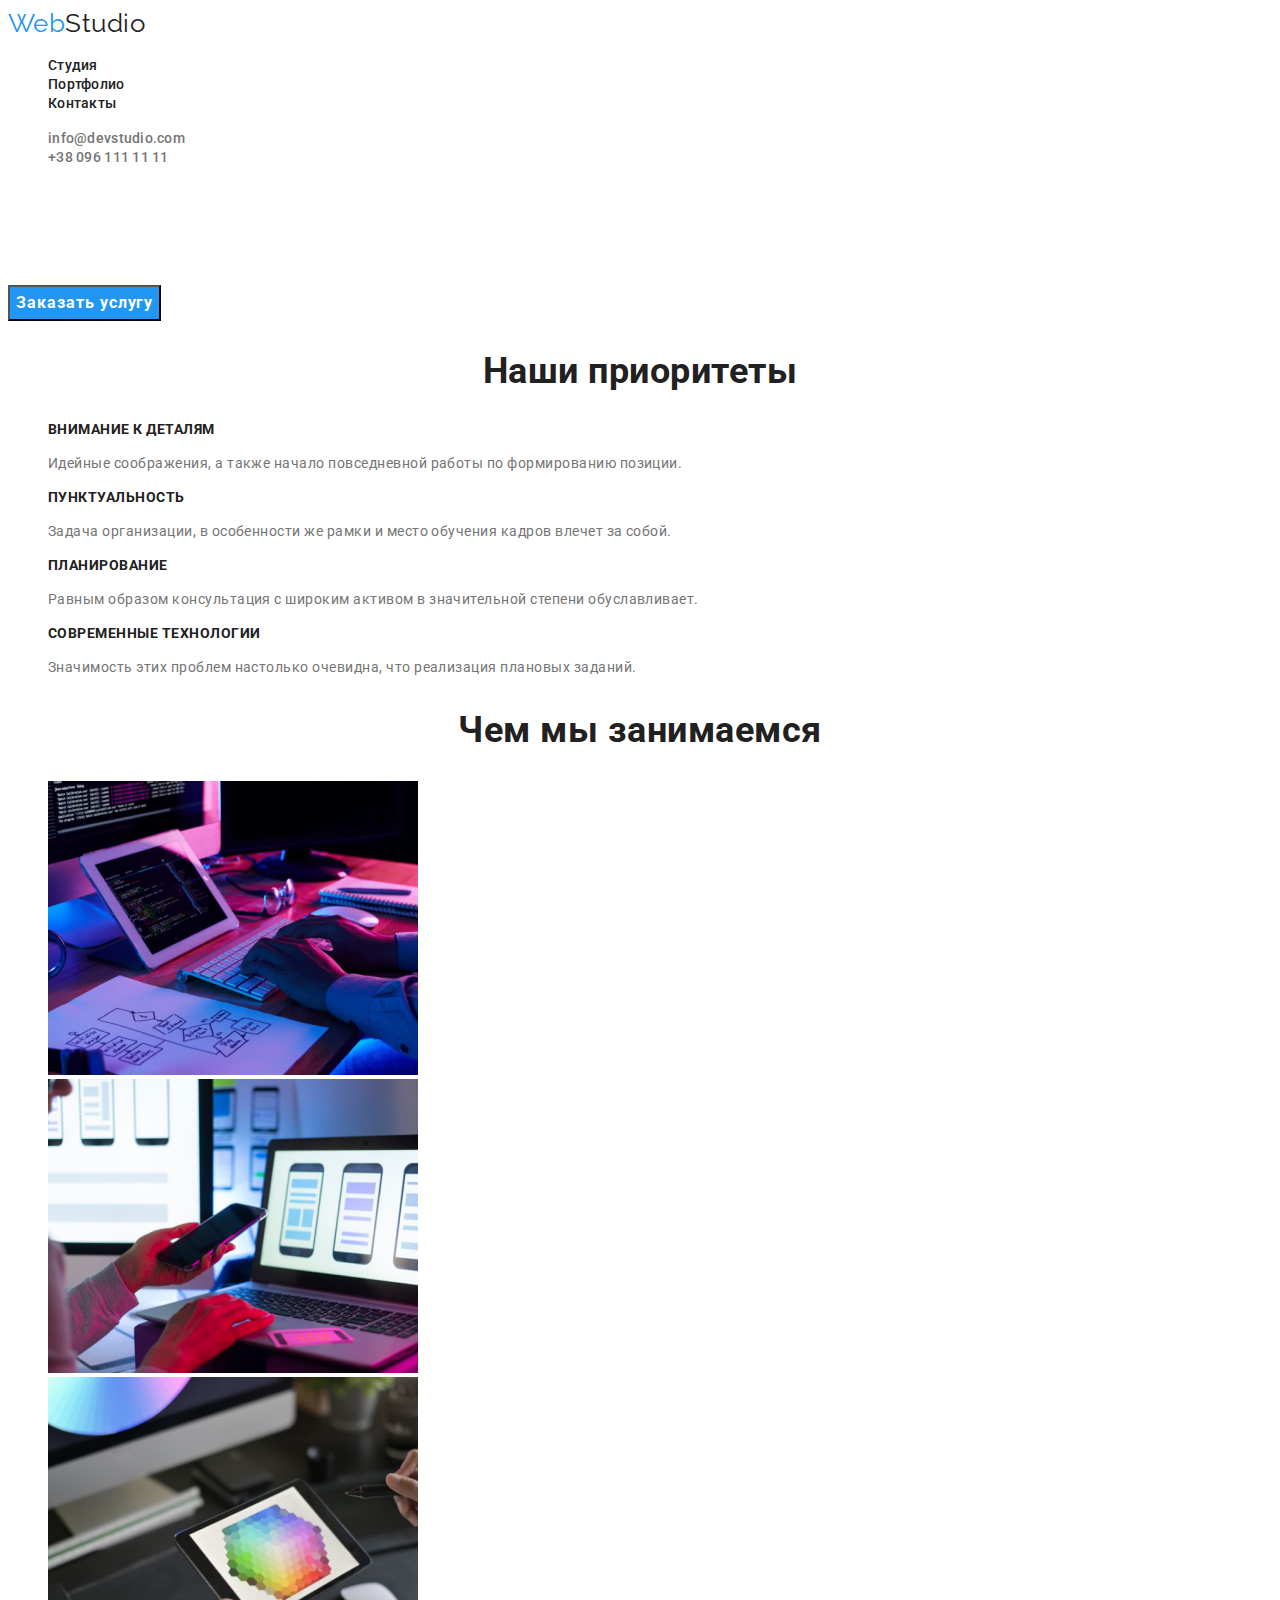
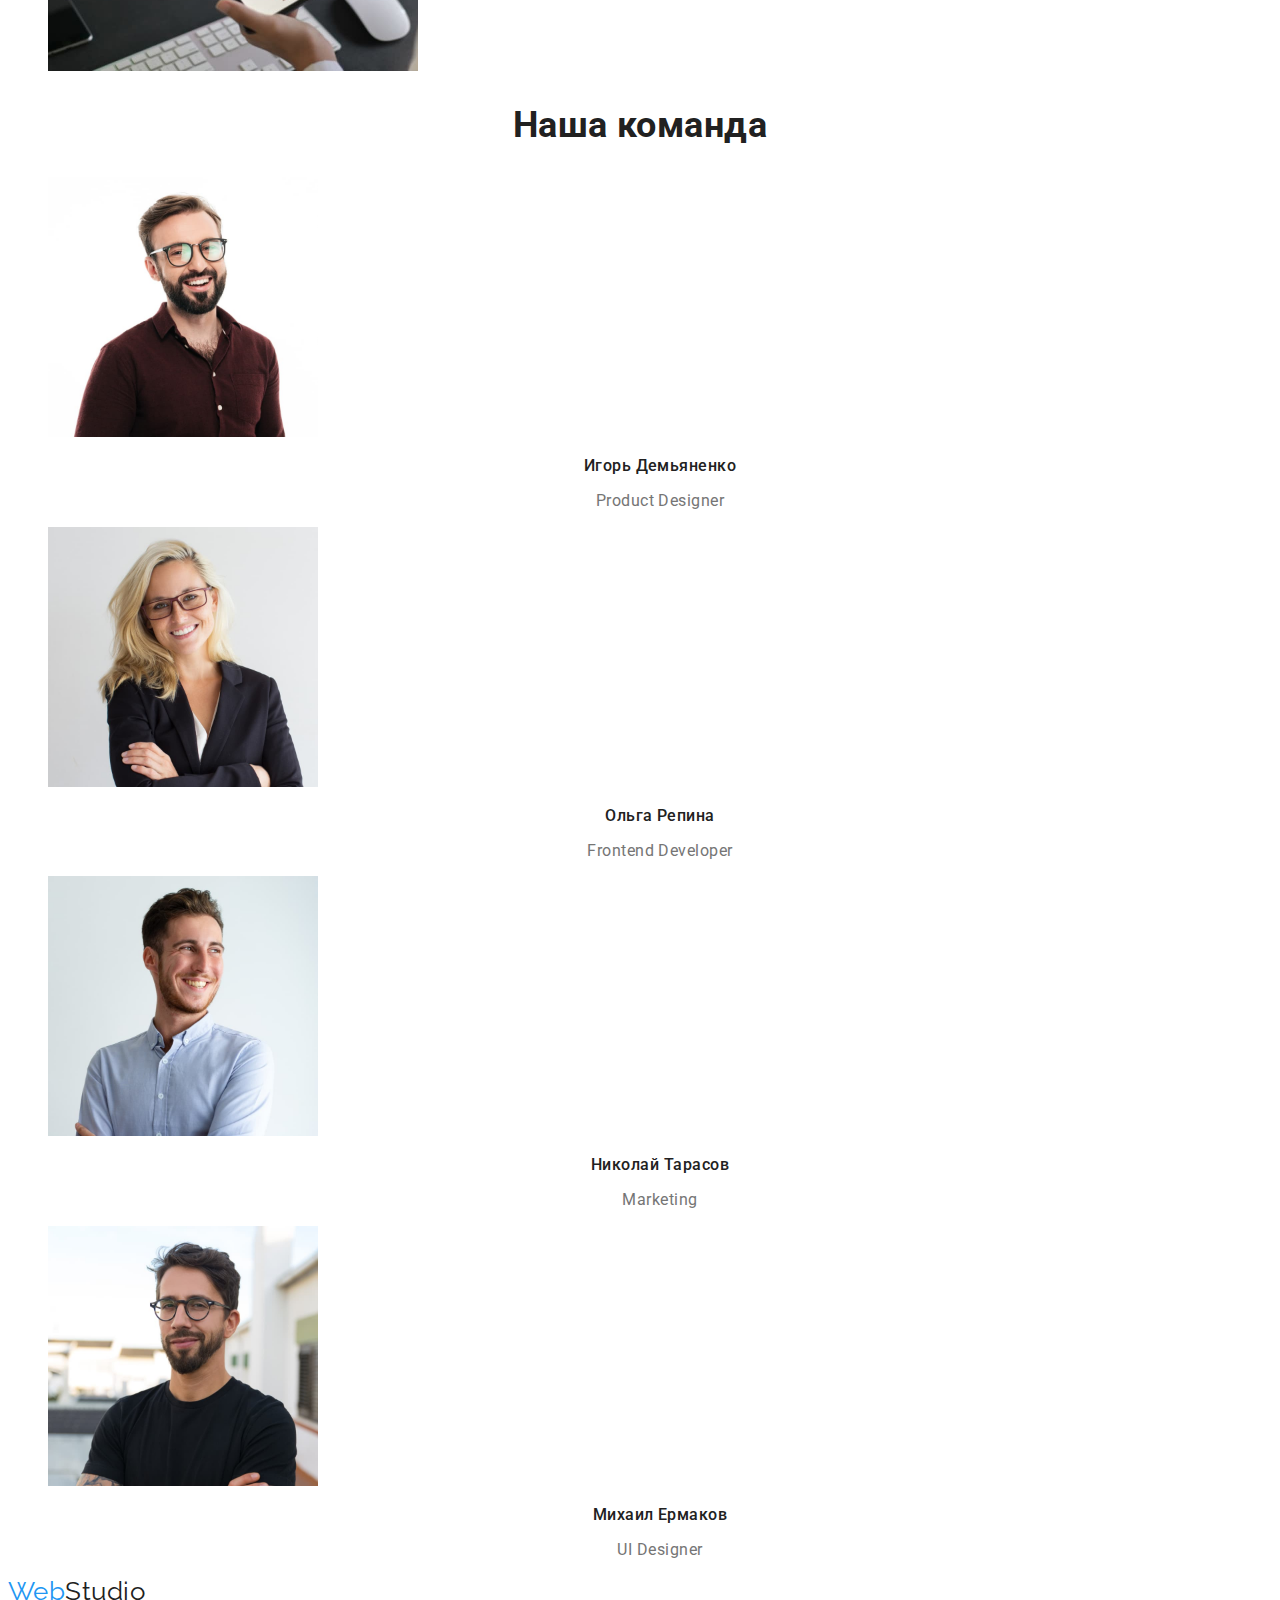
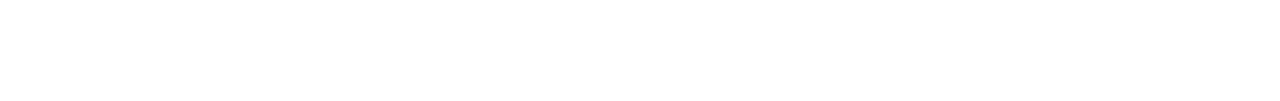
==== index.html @ 6ec6f547 "клонировал goit-markup-hw-02" ====
<!DOCTYPE html>
<html lang="ru">
<head>
    <meta charset="UTF-8">
    <meta http-equiv="X-UA-Compatible" content="IE=edge">
    <meta name="viewport" content="width=device-width, initial-scale=1.0">
    <title>Document</title>
    <link rel="preconnect" href="https://fonts.googleapis.com">
    <link rel="preconnect" href="https://fonts.gstatic.com" crossorigin>
    <link href="https://fonts.googleapis.com/css2?family=Raleway:wght@700&family=Roboto:wght@400;500;700;900&display=swap"
        rel="stylesheet">
    <link rel="stylesheet" href="./css/style.css">
</head >
<body>
<!--Шапка сайта-->
  <header>
      <nav class="site-nav">
        <a href="/" class="logo"> 
            <span class="logo-accent">Web</span>Studio</a>
        <ul class="link-nav list">
            <li><a href="./studio.html" class="link">Студия</a></li>
            <li><a href="./portfolio.html" class="link">Портфолио</a></li>
            <li><a href="" class="link">Контакты</a></li>
        </ul>
      </nav>
    <ul class="auth-nav list">
        <li><a href="mailto:info@devstudio.com" class="link">info@devstudio.com</a></li>
        <li><a href="tel:+380961111111" class="link">+38 096 111 11 11</a></li>
    </ul>
  </header>
  
<!--Уникальный контент-->
<main>
    
<!--Герой-->
  <section class="hero-section">
      <h1 class="hero-title">Эффективные решения для вашего бизнеса</h1>
      <button type="button" class="button">Заказать услугу</button>
  </section> 
  
<!--Приоритеты-->

<section class="section">
    <h2 class="section-title">Наши приоритеты</h2>
    <ul class="priorities list">
        <li>
            <h3 class="priorities-title">Внимание к деталям</h3>
            <p class="priorities-text">Идейные соображения, а также начало повседневной работы по формированию позиции.</p>
        </li>
        <li>
            <h3 class="priorities-title">Пунктуальность</h3>
            <p class="priorities-text">Задача организации, в особенности же рамки и место обучения кадров влечет за собой.</p>
        </li>
        <li>
            <h3 class="priorities-title">Планирование</h3>
            <p class="priorities-text">Равным образом консультация с широким активом в значительной степени обуславливает.</p>
        </li>
        <li>
            <h3 class="priorities-title">Современные технологии</h3>
            <p class="priorities-text">Значимость этих проблем настолько очевидна, что реализация плановых заданий.</p>
        </li>
    </ul>

</section>

<!--Чем занимаемся-->

    <section class="section">
    <h2  class="section-title">Чем мы занимаемся</h2>
        <ul class="list">
            <li><img src="./img/taping-on-laptop.jpg" alt="taping-on-laptop" width="370"></li>
            <li><img src="/img/phone-disign-on-laptop.jpg" alt="phone-disign-on-laptop" width="370"></li>   
            <li><img src="/img/drowing-on-pad.jpg" alt="drowing-on-pad" width="370"></li>  
            
        </ul>

    </section>
<!--Наша команда-->
  <section class="section">
      <h2 class="section-title">Наша команда</h2>
        <ul class="team list">
            <li><img src="/img/ihor-demyanenko.jpg" alt="Игорь Демьяненко" width="270"> 
                <h3 class="teammate">Игорь Демьяненко</h3>
                <p class="teammate-text">Product Designer</p>
            </li>
            <li><img src="/img/olha-repina.jpg" alt="Ольга Репина" width="270">
                <h3 class="teammate">Ольга Репина</h3>
                <p class="teammate-text">Frontend Developer</p>
            </li>
            <li><img src="/img/nikolay-tarasov.jpg" alt="Николай Тарасов" width="270">
                <h3 class="teammate">Николай Тарасов</h3>
                <p class="teammate-text">Marketing</p>
            </li>
            <li><img src="/img/mikhail-ermakov.jpg" alt="Михаил Ермаков" width="270">
                <h3 class="teammate">Михаил Ермаков</h3>
                <p class="teammate-text">UI Designer</p>

            </li>
        </ul>
  </section>

</main>
<!--Подвал-->
  <footer>
    <a href="/" class="logo">
        <span class="logo-accent">Web</span>Studio</a>
    <address class="adress">г. Киев, пр-т Леси Украинки, 26</address>
    <ul class="auth-footer list">
        <li><a href="tel:+380961111111" class="link">+38 096 111 11 11</a></li>
        <li><a href="mailto:info@devstudio.com" class="link">info@devstudio.com</a></li>
    </ul>
  </footer>
</body>
</html>
---- css/style.css ----
/* Фон страниц background: #ffffff; */
/* Основной цвет текста color: #757575; */
/* Вторичный цвет текста color: #212121; */
/* Цвет уникалных текстовых элементов color: #2196F3; */
/* Цвет кнопок при наведении и в hero #2196F3*/
/* Раздел/ Класс/ Название */
body {
  font-family: Roboto, sans-serif;
  letter-spacing: 0.03em;
  background-color: #ffffff;
  color: var(--primery-text-color);
}

:root {
  --primery-text-color: #757575;
  --secondary-text-color: #212121;
  --primary-background-color: #ffffff;
  --accent-text-color: #2196f3;
  --accent-bg-color: #2196f3;
  --button-primery-bcg-color: #2196f3;
  --button-secondary-bcg-color: #f5f4fa;
}
.logo {
  font-family: Raleway, sans-serif;
  font-size: 26px;
  line-height: 1.2;
  text-decoration: none;
  color: var(--secondary-text-color);
}
.logo-accent {
  color: var(--accent-text-color);
}
.list {
  list-style: none;
}

/* /site-nav logo link/ Шапка*/
.link-nav .link {
  font-weight: 500;
  font-size: 14px;
  line-height: 1.14;
  text-decoration: none;
  letter-spacing: 0.02em;
  color: var(--secondary-text-color);
}

.link-nav .link:hover,
.link-nav .link:focus {
  color: var(--accent-text-color);
}
.link-nav .link.current {
  color: var(--accent-text-color);
}
.auth-nav .link {
  font-weight: 500;
  font-size: 14px;
  line-height: 1.14;
  text-decoration: none;
  letter-spacing: 0.02em;
  color: var(--primery-text-color);
}
.auth-nav .link:hover,
.auth-nav .link:focus {
  color: var(--accent-text-color);
}
/* main / /Уникальный контент*/

/*  hero/ hero /Герой*/
.hero-title {
  font-weight: 900;
  font-size: 44px;
  line-height: 1.36em;
  text-align: center;
  letter-spacing: 0.06em;
  text-transform: uppercase;
  color: #ffffff;
}
.hero-section .button .accent {
  font-weight: 700;
  font-size: 16px;
  line-height: 30px;
  display: flex;
  align-items: center;
  text-align: center;
  letter-spacing: 0.06em;
  color: #ffffff;
  background-color: var(--accent-bg-color);
}
.hero-section .button:hover,
.hero-section .button:focus {
  color: #ffffff;
  background-color: var(--accent-bg-color);
}

/* sections / priorities / Приоритеты */
.section-title {
  font-weight: 700;
  font-size: 36px;
  line-height: 1.16;
  text-align: center;
  color: var(--secondary-text-color);
}
.priorities {
  color: var(--primery-text-color);
}
.priorities-title {
  color: var(--secondary-text-color);
  font-size: 14px;
  line-height: 1.14;
  text-transform: uppercase;
}
.priorities-text {
  font-size: 14px;
  line-height: 1.71;
}

/* section/   /Чем занимаемся */

/* section / team / Наша команда */
.team .teammate {
  font-weight: 500;
  font-size: 16px;
  line-height: 1.18;
  text-align: center;
  color: var(--secondary-text-color);
}
.teammate-text {
  font-size: 16px;
  line-height: 1.18;
  text-align: center;
}
/*  Footer / / Подвал*/
.adress {
  font-size: 14px;
  line-height: 1.71;
  color: #ffffff;
}
.auth-footer .link {
  color: #ffffff99;
}
.auth-footer .link:hover,
.auth-footer .link:focus {
  color: var(--accent-text-color);
}
/* Кнопки button */
.button {
  font-family: inherit;
  font-weight: 700;
  font-size: 16px;
  line-height: 1.87;
  display: flex;
  align-items: center;
  text-align: center;
  letter-spacing: 0.06em;
  color: #ffffff;
  background-color: var(--button-primery-bcg-color);
  cursor: pointer;
}
.button:focus,
.button:hover {
  color: #ffffff;
  background-color: var(--button-primery-bcg-color);
  cursor: pointer;
}
/* portfolio */
/* header взят из студии*/

/* main */
.box {
  color: var(--secondary-text-color);
}

.button-menu {
  font-family: inherit;
  font-weight: 500;
  font-size: 16px;
  line-height: 1.62;
  text-align: center;
  color: var(--secondary-text-color);
  background-color: var(--button-secondary-bcg-color);
}
.button-menu:focus,
.button-menu:hover {
  color: #ffffff;
  background-color: var(--button-primery-bcg-color);
  cursor: pointer;
}
.section-subject {
  font-weight: 700;
  font-size: 18px;
  line-height: 2;
  letter-spacing: 0.06em;
  color: var(--secondary-text-color);
}
.section-desc {
  font-size: 16px;
  line-height: 1.87;
}
/* footer взят из студии*/
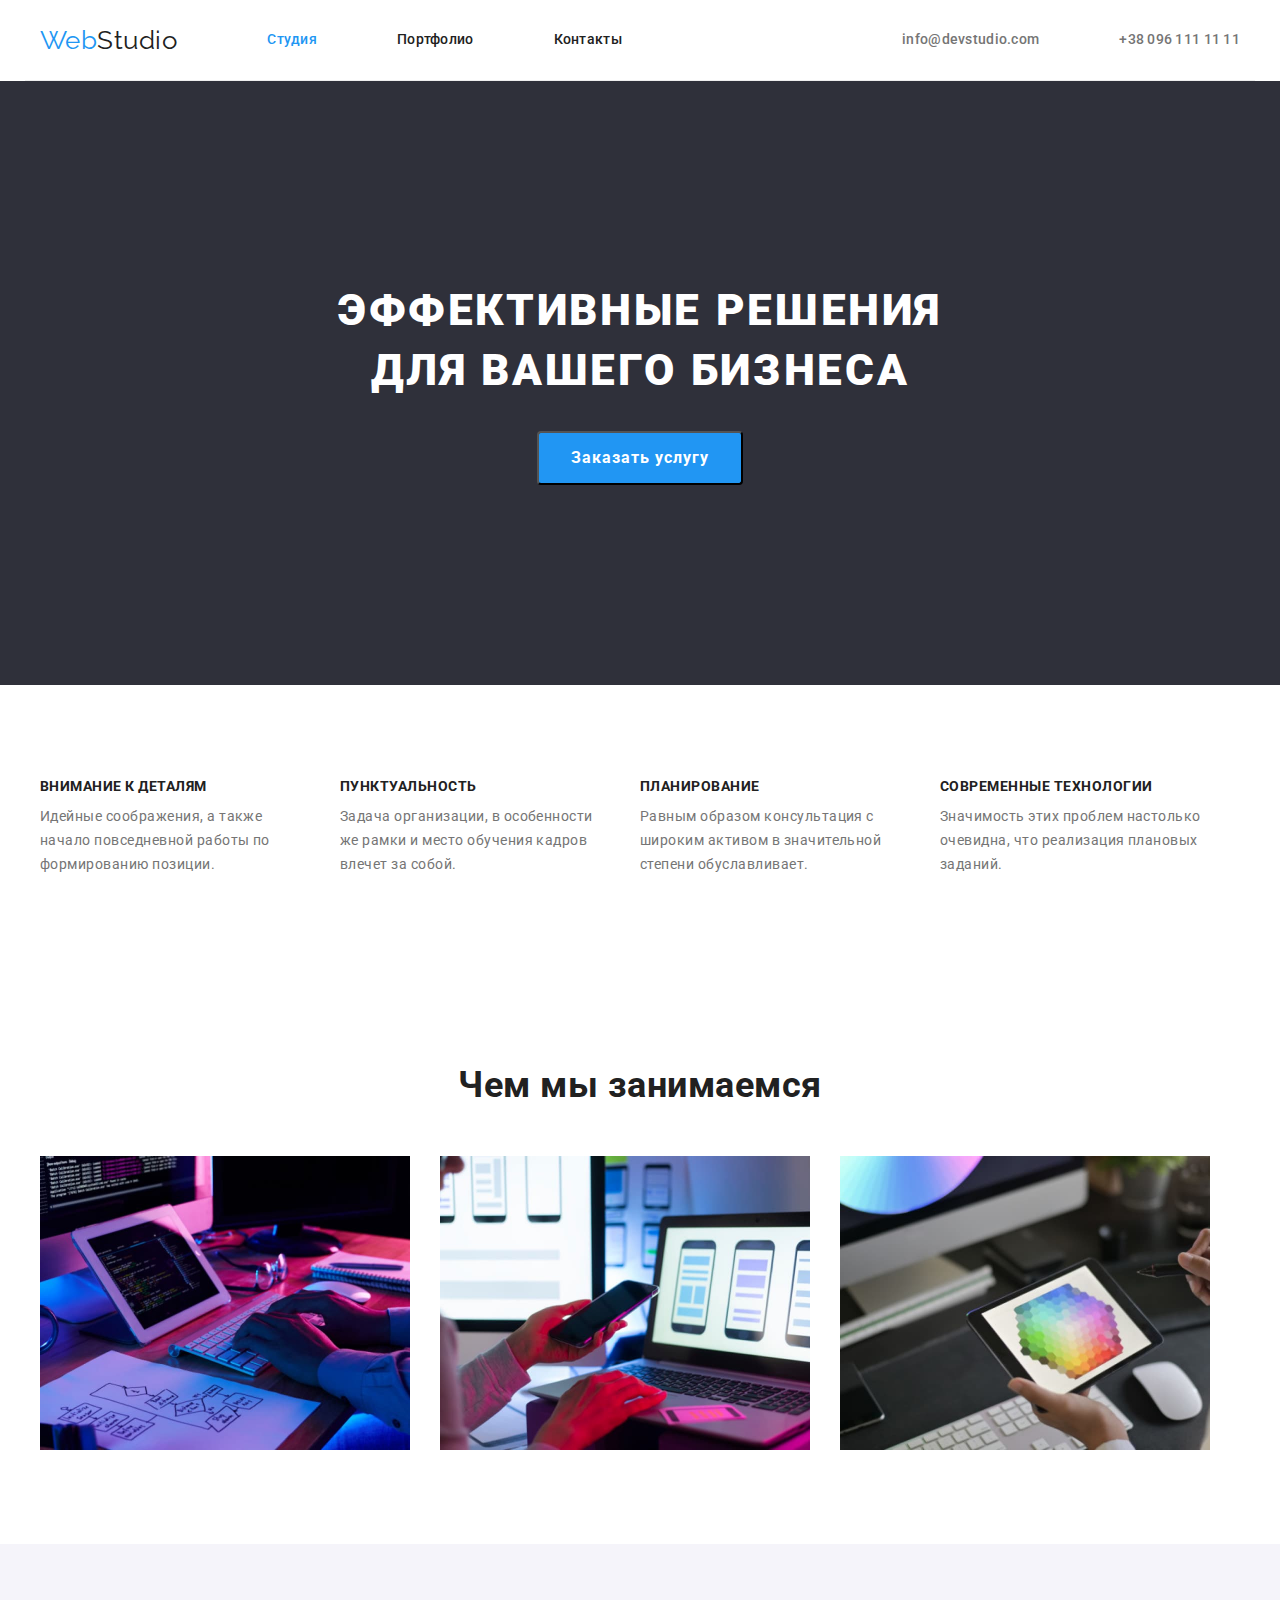
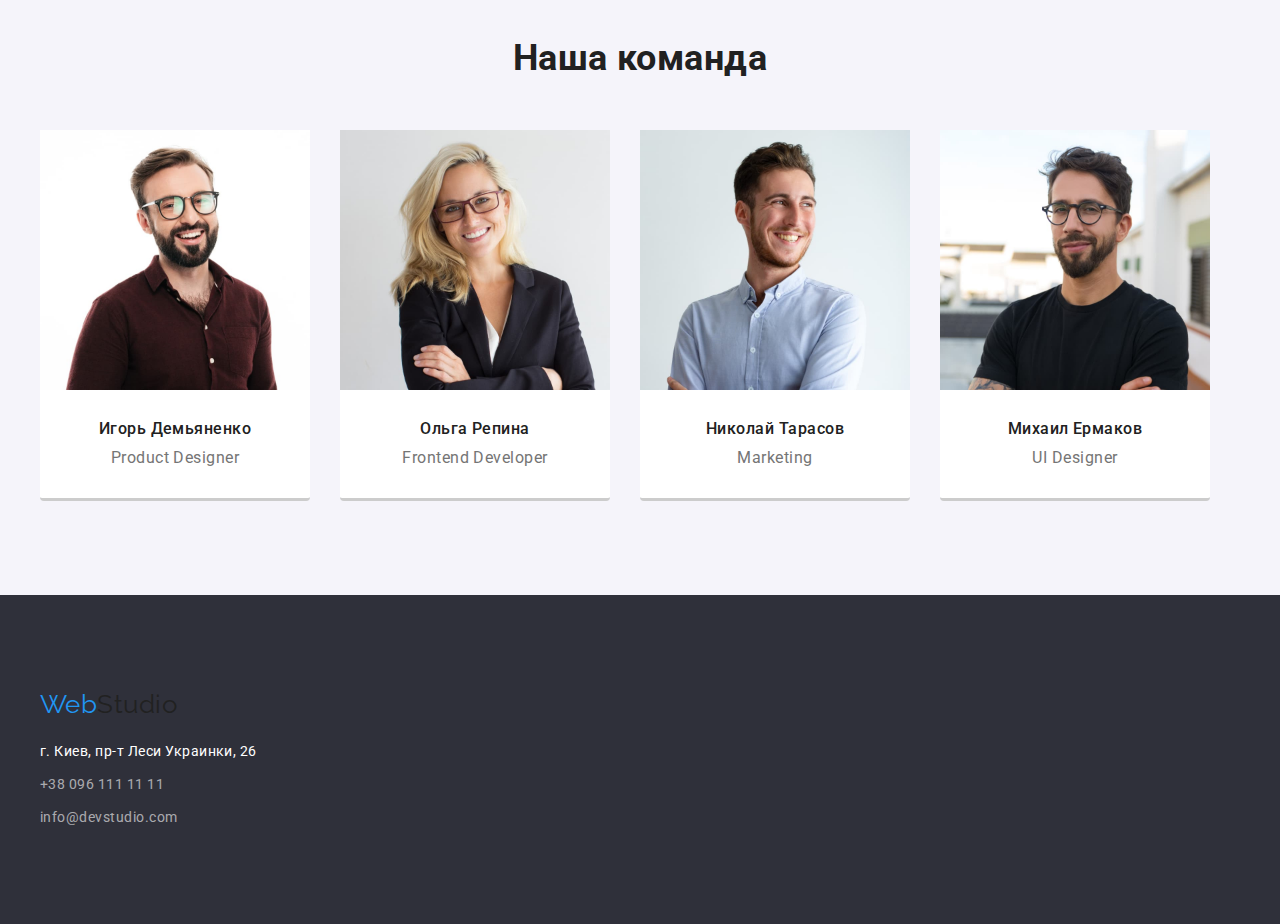
==== commit 67e79232: "Добавил геометрию и стили" ====
--- a/index.html
+++ b/index.html
@@ -9,106 +9,136 @@
     <link rel="preconnect" href="https://fonts.gstatic.com" crossorigin>
     <link href="https://fonts.googleapis.com/css2?family=Raleway:wght@700&family=Roboto:wght@400;500;700;900&display=swap"
         rel="stylesheet">
+        <link rel="stylesheet" href="https://cdnjs.cloudflare.com/ajax/libs/modern-normalize/1.1.0/modern-normalize.min.css"
+            integrity="sha512-wpPYUAdjBVSE4KJnH1VR1HeZfpl1ub8YT/NKx4PuQ5NmX2tKuGu6U/JRp5y+Y8XG2tV+wKQpNHVUX03MfMFn9Q=="
+            crossorigin="anonymous" referrerpolicy="no-referrer" />
     <link rel="stylesheet" href="./css/style.css">
 </head >
 <body>
 <!--Шапка сайта-->
-  <header>
-      <nav class="site-nav">
-        <a href="/" class="logo"> 
-            <span class="logo-accent">Web</span>Studio</a>
-        <ul class="link-nav list">
-            <li><a href="./studio.html" class="link">Студия</a></li>
-            <li><a href="./portfolio.html" class="link">Портфолио</a></li>
-            <li><a href="" class="link">Контакты</a></li>
-        </ul>
-      </nav>
-    <ul class="auth-nav list">
-        <li><a href="mailto:info@devstudio.com" class="link">info@devstudio.com</a></li>
-        <li><a href="tel:+380961111111" class="link">+38 096 111 11 11</a></li>
-    </ul>
+  <header class="page-header">
+    <div class="container nav-page">
+        <nav class="site-nav">
+            <a href="/" class="logo">
+                <span class="logo-accent">Web</span>Studio</a>
+            <ul class="link-nav list">
+                <li class="item"><a href="./index.html" class="link current">Студия</a></li>
+                <li class="item"><a href="./portfolio.html" class="link">Портфолио</a></li>
+                <li class="item"><a href="" class="link">Контакты</a></li>
+            </ul>
+        </nav>
+    
+             <ul class="auth-nav list">
+                <li class="item"><a href="mailto:info@devstudio.com" class="link">info@devstudio.com</a></li>
+                <li class="item"><a href="tel:+380961111111" class="link">+38 096 111 11 11</a></li>
+            </ul>
+        
+    </div>
+    
   </header>
   
 <!--Уникальный контент-->
 <main>
     
 <!--Герой-->
-  <section class="hero-section">
-      <h1 class="hero-title">Эффективные решения для вашего бизнеса</h1>
-      <button type="button" class="button">Заказать услугу</button>
-  </section> 
+
+<section class="hero-section">
+    <div class="container">
+      <h1 class="hero-title">Эффективные решения<br> для вашего бизнеса</h1>
+      <div class="button-box"><button type="button" class="button">Заказать услугу</button></div>
+    </div>
+</section> 
+
   
 <!--Приоритеты-->
 
 <section class="section">
-    <h2 class="section-title">Наши приоритеты</h2>
+<div class="container">
+    <h2 class="section-title hide" hidden>Наши приоритеты</h2>
     <ul class="priorities list">
-        <li>
+        <li class="item">
             <h3 class="priorities-title">Внимание к деталям</h3>
             <p class="priorities-text">Идейные соображения, а также начало повседневной работы по формированию позиции.</p>
         </li>
-        <li>
+        <li class="item">
             <h3 class="priorities-title">Пунктуальность</h3>
             <p class="priorities-text">Задача организации, в особенности же рамки и место обучения кадров влечет за собой.</p>
         </li>
-        <li>
+        <li class="item">
             <h3 class="priorities-title">Планирование</h3>
             <p class="priorities-text">Равным образом консультация с широким активом в значительной степени обуславливает.</p>
         </li>
-        <li>
+        <li class="item">
             <h3 class="priorities-title">Современные технологии</h3>
             <p class="priorities-text">Значимость этих проблем настолько очевидна, что реализация плановых заданий.</p>
         </li>
     </ul>
-
+</div>
 </section>
 
 <!--Чем занимаемся-->
 
-    <section class="section">
-    <h2  class="section-title">Чем мы занимаемся</h2>
-        <ul class="list">
-            <li><img src="./img/taping-on-laptop.jpg" alt="taping-on-laptop" width="370"></li>
-            <li><img src="/img/phone-disign-on-laptop.jpg" alt="phone-disign-on-laptop" width="370"></li>   
-            <li><img src="/img/drowing-on-pad.jpg" alt="drowing-on-pad" width="370"></li>  
+<section class="section">
+<div class="container">
+    <h2  class="section-title works-title">Чем мы занимаемся</h2>
+        <ul class="works list">
+            <li class="item"><img src="./img/taping-on-laptop.jpg" alt="taping-on-laptop" width="370" class="img"></li>
+            <li class="item"><img src="./img/phone-disign-on-laptop.jpg" alt="phone-disign-on-laptop" width="370" class="img"></li>   
+            <li class="item"><img src="./img/drowing-on-pad.jpg" alt="drowing-on-pad" width="370" class="img"></li>  
             
         </ul>
+</div>
+</section>
+    
+<!--Наша команда-->
 
-    </section>
-<!--Наша команда-->
-  <section class="section">
-      <h2 class="section-title">Наша команда</h2>
+  <section class="section section-team">
+    <div class="container">
+      
+      <h2 class="section-title team-title">Наша команда</h2>
         <ul class="team list">
-            <li><img src="/img/ihor-demyanenko.jpg" alt="Игорь Демьяненко" width="270"> 
+            <li class="item border"><img src="./img/ihor-demyanenko.jpg" alt="Игорь Демьяненко" width="270"> 
+                <div class="team-box">
                 <h3 class="teammate">Игорь Демьяненко</h3>
                 <p class="teammate-text">Product Designer</p>
+                </div>
             </li>
-            <li><img src="/img/olha-repina.jpg" alt="Ольга Репина" width="270">
+            <li class="item border"><img src="./img/olha-repina.jpg" alt="Ольга Репина" width="270">
+                <div class="team-box">
                 <h3 class="teammate">Ольга Репина</h3>
                 <p class="teammate-text">Frontend Developer</p>
+                </div>
             </li>
-            <li><img src="/img/nikolay-tarasov.jpg" alt="Николай Тарасов" width="270">
+            <li class="item border"><img src="./img/nikolay-tarasov.jpg" alt="Николай Тарасов" width="270">
+                <div class="team-box">
                 <h3 class="teammate">Николай Тарасов</h3>
                 <p class="teammate-text">Marketing</p>
+                </div>
             </li>
-            <li><img src="/img/mikhail-ermakov.jpg" alt="Михаил Ермаков" width="270">
+            <li class="item border"><img src="./img/mikhail-ermakov.jpg" alt="Михаил Ермаков" width="270">
+                <div class="team-box">
                 <h3 class="teammate">Михаил Ермаков</h3>
                 <p class="teammate-text">UI Designer</p>
+                </div>
 
             </li>
         </ul>
+        
+    </div>
   </section>
 
 </main>
 <!--Подвал-->
-  <footer>
+  <footer class="footer section">
+      <div class="container">
     <a href="/" class="logo">
         <span class="logo-accent">Web</span>Studio</a>
     <address class="adress">г. Киев, пр-т Леси Украинки, 26</address>
     <ul class="auth-footer list">
-        <li><a href="tel:+380961111111" class="link">+38 096 111 11 11</a></li>
-        <li><a href="mailto:info@devstudio.com" class="link">info@devstudio.com</a></li>
+        <li class="info"><a href="tel:+380961111111" class="link">+38 096 111 11 11</a></li>
+        <li class="info"><a href="mailto:info@devstudio.com" class="link">info@devstudio.com</a></li>
     </ul>
+    </div>
   </footer>
 </body>
 </html>--- a/css/style.css
+++ b/css/style.css
@@ -4,7 +4,9 @@
 /* Цвет уникалных текстовых элементов color: #2196F3; */
 /* Цвет кнопок при наведении и в hero #2196F3*/
 /* Раздел/ Класс/ Название */
+/* ---------Constanta----------- */
 body {
+  margin: 0px;
   font-family: Roboto, sans-serif;
   letter-spacing: 0.03em;
   background-color: #ffffff;
@@ -19,8 +21,20 @@
   --accent-bg-color: #2196f3;
   --button-primery-bcg-color: #2196f3;
   --button-secondary-bcg-color: #f5f4fa;
+  --secondary-bg-color: #2f303a;
+}
+
+.container {
+  width: 1200px;
+  margin-left: auto;
+  margin-right: auto;
+  margin-top: 0px;
+  padding-left: 15px;
+  padding-right: 15px;
 }
 .logo {
+  padding-top: 25px;
+  padding-bottom: 24px;
   font-family: Raleway, sans-serif;
   font-size: 26px;
   line-height: 1.2;
@@ -31,11 +45,44 @@
   color: var(--accent-text-color);
 }
 .list {
+  padding: 0px;
+  margin: 0px;
   list-style: none;
 }
-
-/* /site-nav logo link/ Шапка*/
+.section {
+  padding-top: 94px;
+  padding-bottom: 94px;
+}
+img {
+  display: block;
+  max-width: 100%;
+  height: auto;
+}
+/* ---------Constanta--------- */
+/* //////////////////////////////-header////////////////////////////////Шапка */
+/* ---------nav-page---------*/
+.nav-page {
+  align-items: center;
+  display: flex;
+  border-bottom: 1px solid #eeeeee;
+}
+.site-nav {
+  display: flex;
+}
+.link-nav {
+  display: flex;
+  margin-left: 90px;
+}
+
+.link-nav .item + .item {
+  margin-left: 50px;
+}
+
 .link-nav .link {
+  display: block;
+  padding-top: 32px;
+  padding-bottom: 32px;
+
   font-weight: 500;
   font-size: 14px;
   line-height: 1.14;
@@ -51,7 +98,22 @@
 .link-nav .link.current {
   color: var(--accent-text-color);
 }
+
+/*--------- auth-nav---------*/
+.auth-nav {
+  margin-left: auto;
+  display: flex;
+}
+
+.auth-nav .item + .item {
+  margin-left: 50px;
+}
+
 .auth-nav .link {
+  display: block;
+  padding-top: 32px;
+  padding-bottom: 32px;
+
   font-weight: 500;
   font-size: 14px;
   line-height: 1.14;
@@ -59,14 +121,22 @@
   letter-spacing: 0.02em;
   color: var(--primery-text-color);
 }
+
 .auth-nav .link:hover,
 .auth-nav .link:focus {
   color: var(--accent-text-color);
 }
-/* main / /Уникальный контент*/
-
-/*  hero/ hero /Герой*/
+/* //////////////////////////main/////////////////////////Уникальный контент/////////*/
+
+/*---------Герой---------*/
+.hero-section {
+  background-color: var(--secondary-bg-color);
+}
 .hero-title {
+  margin-top: 0px;
+  margin-bottom: 0px;
+  padding-top: 200px;
+  padding-bottom: 30px;
   font-weight: 900;
   font-size: 44px;
   line-height: 1.36em;
@@ -75,6 +145,11 @@
   text-transform: uppercase;
   color: #ffffff;
 }
+
+.button-box {
+  display: block;
+  padding-bottom: 200px;
+}
 .hero-section .button .accent {
   font-weight: 700;
   font-size: 16px;
@@ -92,51 +167,128 @@
   background-color: var(--accent-bg-color);
 }
 
-/* sections / priorities / Приоритеты */
+/*---------Приоритеты---------*/
+
 .section-title {
+  margin-top: 0px;
+  margin-bottom: 0px;
   font-weight: 700;
   font-size: 36px;
   line-height: 1.16;
   text-align: center;
   color: var(--secondary-text-color);
 }
+
 .priorities {
+  display: flex;
+  flex-wrap: wrap;
   color: var(--primery-text-color);
 }
+.priorities .item {
+  min-width: 270px;
+}
+
 .priorities-title {
+  margin-top: 0px;
+  margin-bottom: 10px;
   color: var(--secondary-text-color);
   font-size: 14px;
   line-height: 1.14;
   text-transform: uppercase;
 }
 .priorities-text {
+  width: 270px;
+  margin: 0 auto 0 auto;
   font-size: 14px;
   line-height: 1.71;
 }
 
-/* section/   /Чем занимаемся */
-
-/* section / team / Наша команда */
+/*--------  Чем занимаемся ---------*/
+.works {
+  display: flex;
+}
+.works-title {
+  margin-bottom: 50px;
+}
+.works .item + .item {
+  min-width: 370px;
+}
+.item:not(:last-child) {
+  margin-right: 30px;
+}
+
+/* ---------Наша команда--------- */
+.section-team {
+  background-color: var(--button-secondary-bcg-color);
+}
+
+.team {
+  display: flex;
+}
+.border {
+  border-bottom-left-radius: 4px;
+  border-bottom-right-radius: 4px;
+  border-bottom-style: solid;
+  border-color: rgba(0, 0, 0, 0.2);
+  background-color: var(--primary-background-color);
+}
+
+.team-title {
+  padding-bottom: 50px;
+}
+
 .team .teammate {
   font-weight: 500;
   font-size: 16px;
   line-height: 1.18;
   text-align: center;
   color: var(--secondary-text-color);
-}
+  background-color: var(--primary-background-color);
+}
+
+.teammate {
+  margin: 0;
+  padding-top: 30px;
+  padding-bottom: 0px;
+}
+
 .teammate-text {
+  margin: 0;
+  padding-top: 10px;
+  padding-bottom: 0px;
   font-size: 16px;
   line-height: 1.18;
   text-align: center;
-}
-/*  Footer / / Подвал*/
+  padding: 0px auto 30px auto;
+  margin-bottom: 30px;
+}
+/*////////////////////////  Footer-studio/ //////////////////////// Подвал//////////*/
+.footer {
+  display: block;
+  background-color: var(--secondary-bg-color);
+}
+.white {
+  color: var(--primary-background-color);
+}
+.logo .white {
+  padding: 60px auto 0px auto;
+}
 .adress {
+  margin-top: 20px;
   font-size: 14px;
   line-height: 1.71;
   color: #ffffff;
+  font-style: normal;
+}
+.info {
+  padding-top: 9px;
 }
 .auth-footer .link {
+  font-weight: 400;
+  font-size: 14px;
+  line-height: 1.71;
   color: #ffffff99;
+  text-decoration: none;
 }
 .auth-footer .link:hover,
 .auth-footer .link:focus {
@@ -144,6 +296,12 @@
 }
 /* Кнопки button */
 .button {
+  display: block;
+  margin: auto;
+  min-width: 200px;
+  padding: 10px 32px;
+  border-radius: 4px;
+
   font-family: inherit;
   font-weight: 700;
   font-size: 16px;
@@ -162,15 +320,29 @@
   background-color: var(--button-primery-bcg-color);
   cursor: pointer;
 }
-/* portfolio */
-/* header взят из студии*/
-
-/* main */
+/* ////////////////////////////////// portfolio ////////////////////////////////////*/
+/* ---------header--------- взят из студии*/
+
+/*///////////////////////////////////// main/////////////////////////////////////// */
+/*--------- button menu--------- */
 .box {
   color: var(--secondary-text-color);
 }
-
-.button-menu {
+.nav-menu {
+  display: flex;
+  justify-content: center;
+  padding-bottom: 50px;
+}
+
+.nav-btn:not(:last-child) {
+  margin-right: 8px;
+}
+
+.item .button-menu {
+  min-width: 73px;
+  border-radius: 4px;
+  border-color: var(--button-secondary-bcg-color);
+  padding: 6px 22px;
   font-family: inherit;
   font-weight: 500;
   font-size: 16px;
@@ -185,6 +357,8 @@
   background-color: var(--button-primery-bcg-color);
   cursor: pointer;
 }
+
+/*---------content---------  */
 .section-subject {
   font-weight: 700;
   font-size: 18px;
@@ -196,4 +370,31 @@
   font-size: 16px;
   line-height: 1.87;
 }
-/* footer взят из студии*/
+.main-box {
+  display: flex;
+  flex-wrap: wrap;
+}
+.main-box .item {
+  margin-right: 30px;
+  margin-bottom: 30px;
+  box-shadow: none;
+}
+.main-box .item:nth-child(3n) {
+  margin-right: 0px;
+}
+.main-box.item:nth-last-child(-n + 3) {
+  margin-bottom: 0px;
+}
+.content-box {
+  border: 1px solid #eeeeee;
+}
+.section-subject {
+  margin: 0;
+  padding: 20px 24px 0 24px;
+}
+.section-desc {
+  margin: 0;
+  padding: 4px 24px 20px 24px;
+}
+
+/* /////////////////////////////////footer/////////////////////////// взят из студии*/
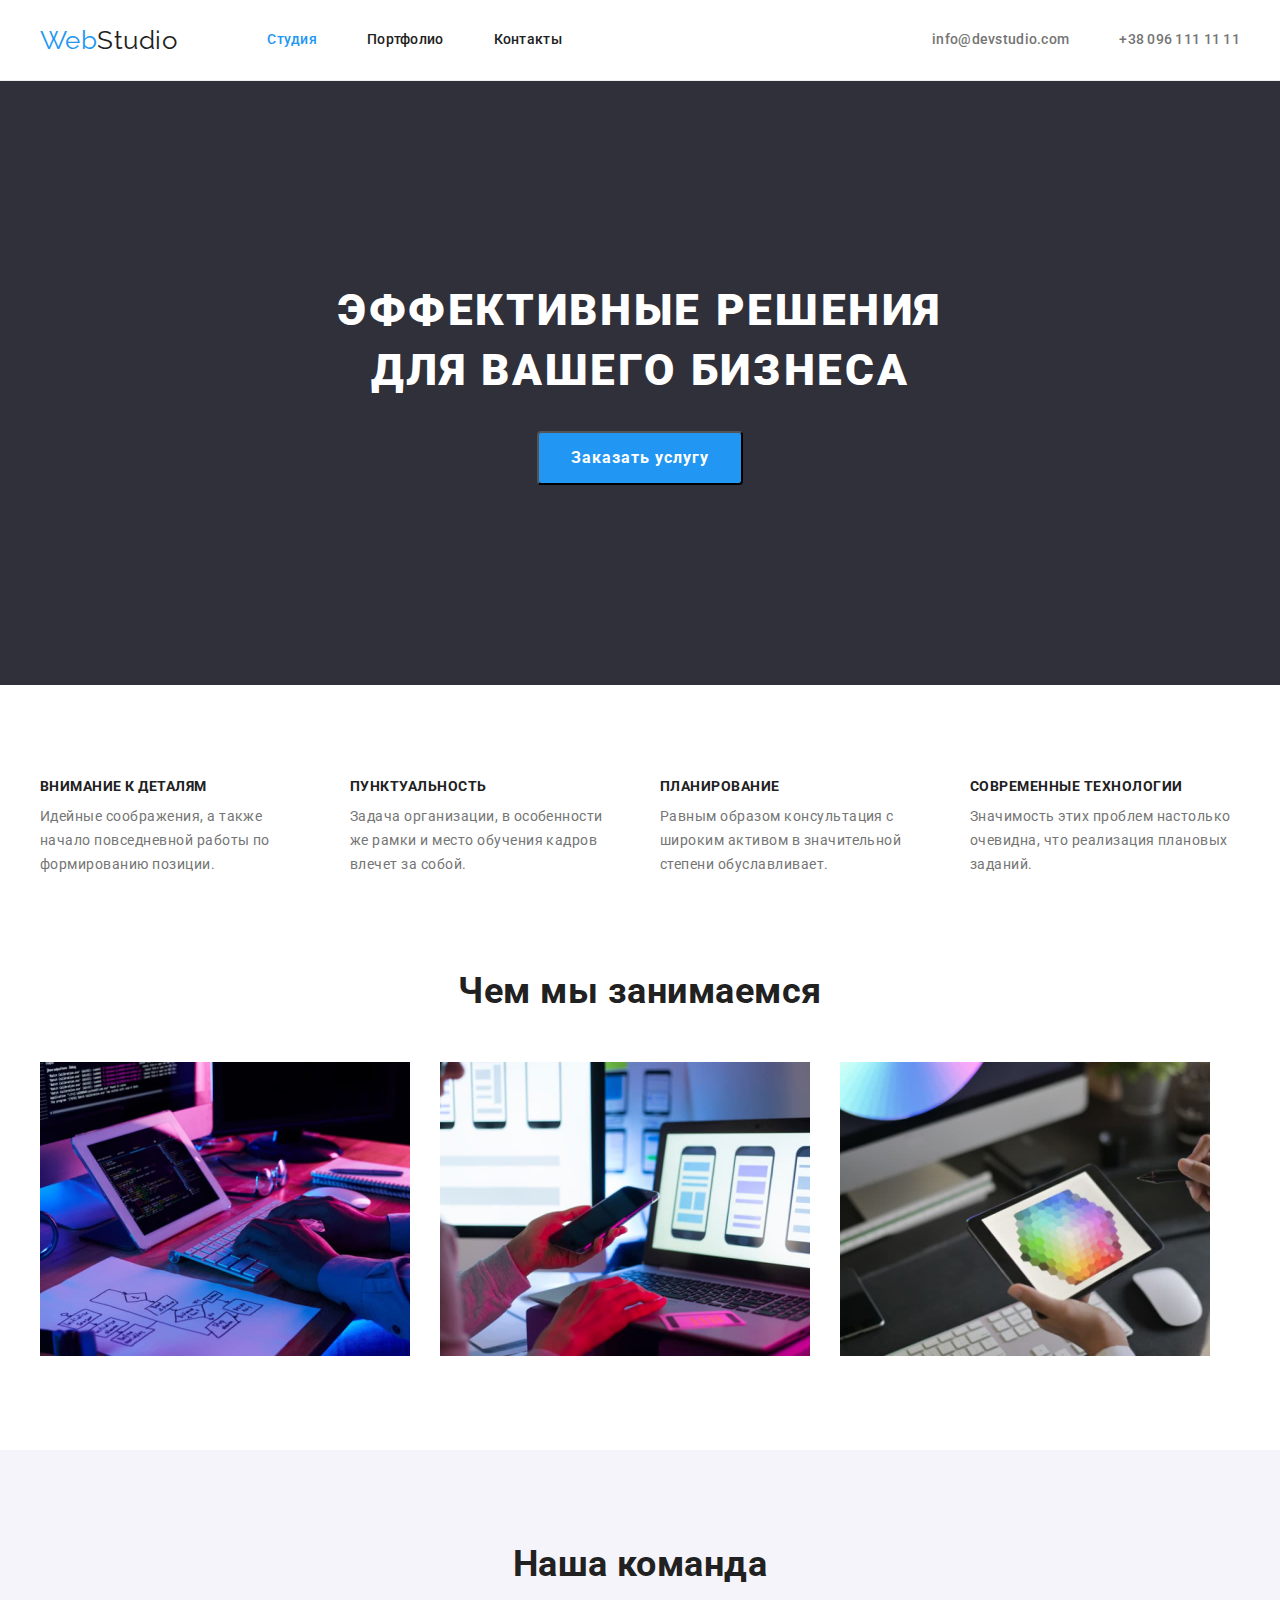
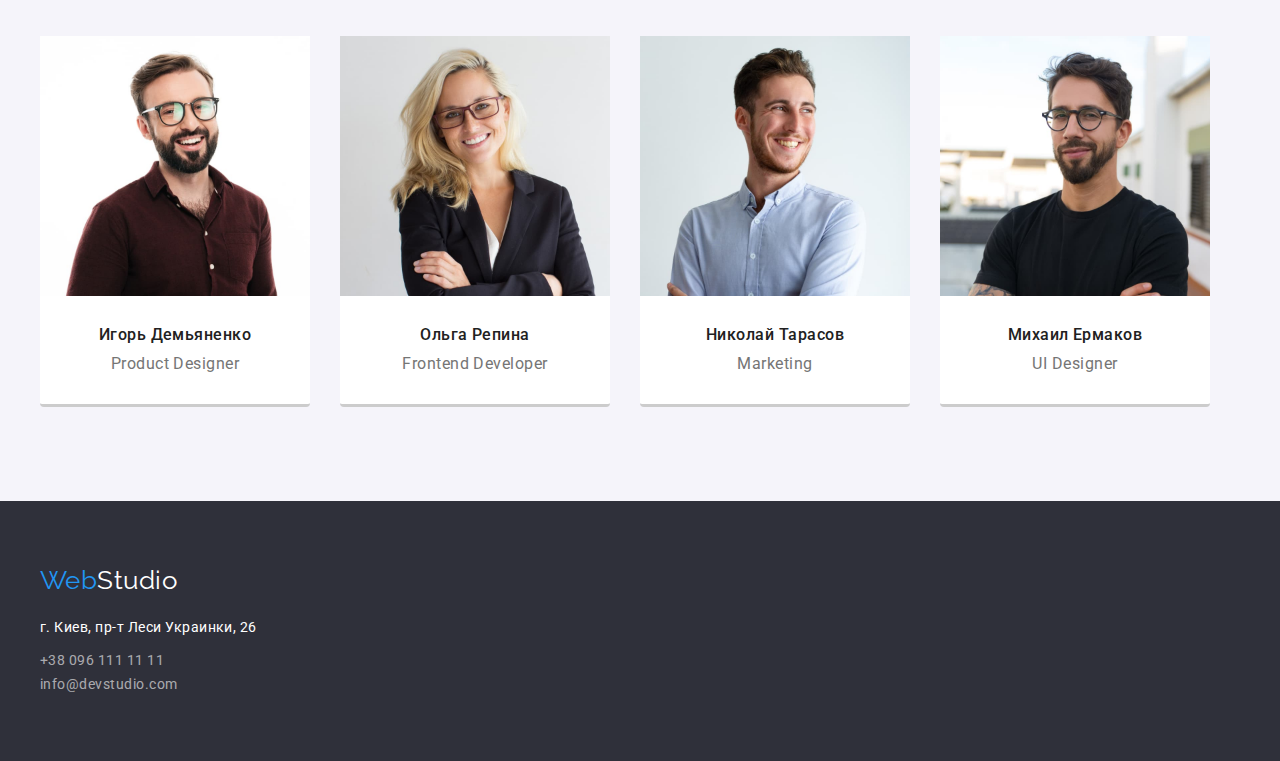
==== commit 9b818bc7: "Внес правки по ДЗ-3" ====
--- a/index.html
+++ b/index.html
@@ -45,14 +45,13 @@
 <section class="hero-section">
     <div class="container">
       <h1 class="hero-title">Эффективные решения<br> для вашего бизнеса</h1>
-      <div class="button-box"><button type="button" class="button">Заказать услугу</button></div>
-    </div>
+     <button type="button" class="button">Заказать услугу</button>
 </section> 
 
   
 <!--Приоритеты-->
 
-<section class="section">
+<section class="priorities-section">
 <div class="container">
     <h2 class="section-title hide" hidden>Наши приоритеты</h2>
     <ul class="priorities list">
@@ -129,10 +128,10 @@
 
 </main>
 <!--Подвал-->
-  <footer class="footer section">
+  <footer class="footer-section">
       <div class="container">
-    <a href="/" class="logo">
-        <span class="logo-accent">Web</span>Studio</a>
+    <a href="/" class="logo-footer">
+        <span class="logo-accent">Web</span><span class="white">Studio</span></a>
     <address class="adress">г. Киев, пр-т Леси Украинки, 26</address>
     <ul class="auth-footer list">
         <li class="info"><a href="tel:+380961111111" class="link">+38 096 111 11 11</a></li>
--- a/css/style.css
+++ b/css/style.css
@@ -61,10 +61,12 @@
 /* ---------Constanta--------- */
 /* //////////////////////////////-header////////////////////////////////Шапка */
 /* ---------nav-page---------*/
+.page-header {
+  border-bottom: 1px solid #eeeeee;
+}
 .nav-page {
   align-items: center;
   display: flex;
-  border-bottom: 1px solid #eeeeee;
 }
 .site-nav {
   display: flex;
@@ -130,12 +132,14 @@
 
 /*---------Герой---------*/
 .hero-section {
+  padding-top: 200px;
+  padding-bottom: 200px;
   background-color: var(--secondary-bg-color);
 }
 .hero-title {
   margin-top: 0px;
   margin-bottom: 0px;
-  padding-top: 200px;
+
   padding-bottom: 30px;
   font-weight: 900;
   font-size: 44px;
@@ -148,7 +152,6 @@
 
 .button-box {
   display: block;
-  padding-bottom: 200px;
 }
 .hero-section .button .accent {
   font-weight: 700;
@@ -169,6 +172,9 @@
 
 /*---------Приоритеты---------*/
 
+.priorities-section {
+  margin-top: 94px;
+}
 .section-title {
   margin-top: 0px;
   margin-bottom: 0px;
@@ -182,6 +188,8 @@
 .priorities {
   display: flex;
   flex-wrap: wrap;
+  justify-content: space-between;
+
   color: var(--primery-text-color);
 }
 .priorities .item {
@@ -211,10 +219,7 @@
   margin-bottom: 50px;
 }
 .works .item + .item {
-  min-width: 370px;
-}
-.item:not(:last-child) {
-  margin-right: 30px;
+  margin-left: 30px;
 }
 
 /* ---------Наша команда--------- */
@@ -224,6 +229,13 @@
 
 .team {
   display: flex;
+}
+.team-box {
+  padding-top: 30px;
+  padding-bottom: 30px;
+}
+.team .item + .item {
+  margin-left: 30px;
 }
 .border {
   border-bottom-left-radius: 4px;
@@ -234,7 +246,7 @@
 }
 
 .team-title {
-  padding-bottom: 50px;
+  margin-bottom: 50px;
 }
 
 .team .teammate {
@@ -248,7 +260,6 @@
 
 .teammate {
   margin: 0;
-  padding-top: 30px;
   padding-bottom: 0px;
 }
 
@@ -259,19 +270,23 @@
   font-size: 16px;
   line-height: 1.18;
   text-align: center;
-  padding: 0px auto 30px auto;
-  margin-bottom: 30px;
 }
 /*////////////////////////  Footer-studio/ //////////////////////// Подвал//////////*/
-.footer {
+.footer-section {
   display: block;
   background-color: var(--secondary-bg-color);
+  padding-top: 64px;
+  padding-bottom: 64px;
 }
 .white {
   color: var(--primary-background-color);
 }
-.logo .white {
-  padding: 60px auto 0px auto;
+.logo-footer {
+  font-family: Raleway, sans-serif;
+  font-size: 26px;
+  line-height: 1.2;
+  text-decoration: none;
+  color: var(--secondary-text-color);
 }
 .adress {
   margin-top: 20px;
@@ -280,8 +295,8 @@
   color: #ffffff;
   font-style: normal;
 }
-.info {
-  padding-top: 9px;
+.info:not(:last-child) {
+  margin-top: 9px;
 }
 .auth-footer .link {
   font-weight: 400;
@@ -326,12 +341,15 @@
 /*///////////////////////////////////// main/////////////////////////////////////// */
 /*--------- button menu--------- */
 .box {
-  color: var(--secondary-text-color);
+  visibility: hidden;
+  color: var(--secondary-text-color);
+  margin: 0 auto;
+  font-size: 0;
 }
 .nav-menu {
   display: flex;
   justify-content: center;
-  padding-bottom: 50px;
+  margin-bottom: 50px;
 }
 
 .nav-btn:not(:last-child) {
@@ -381,20 +399,21 @@
 }
 .main-box .item:nth-child(3n) {
   margin-right: 0px;
+  margin-bottom: 0px;
 }
 .main-box.item:nth-last-child(-n + 3) {
   margin-bottom: 0px;
 }
 .content-box {
   border: 1px solid #eeeeee;
+  border-top: none;
+  padding: 20px 24px;
 }
 .section-subject {
-  margin: 0;
-  padding: 20px 24px 0 24px;
+  margin-bottom: 4px;
 }
 .section-desc {
   margin: 0;
-  padding: 4px 24px 20px 24px;
 }
 
 /* /////////////////////////////////footer/////////////////////////// взят из студии*/
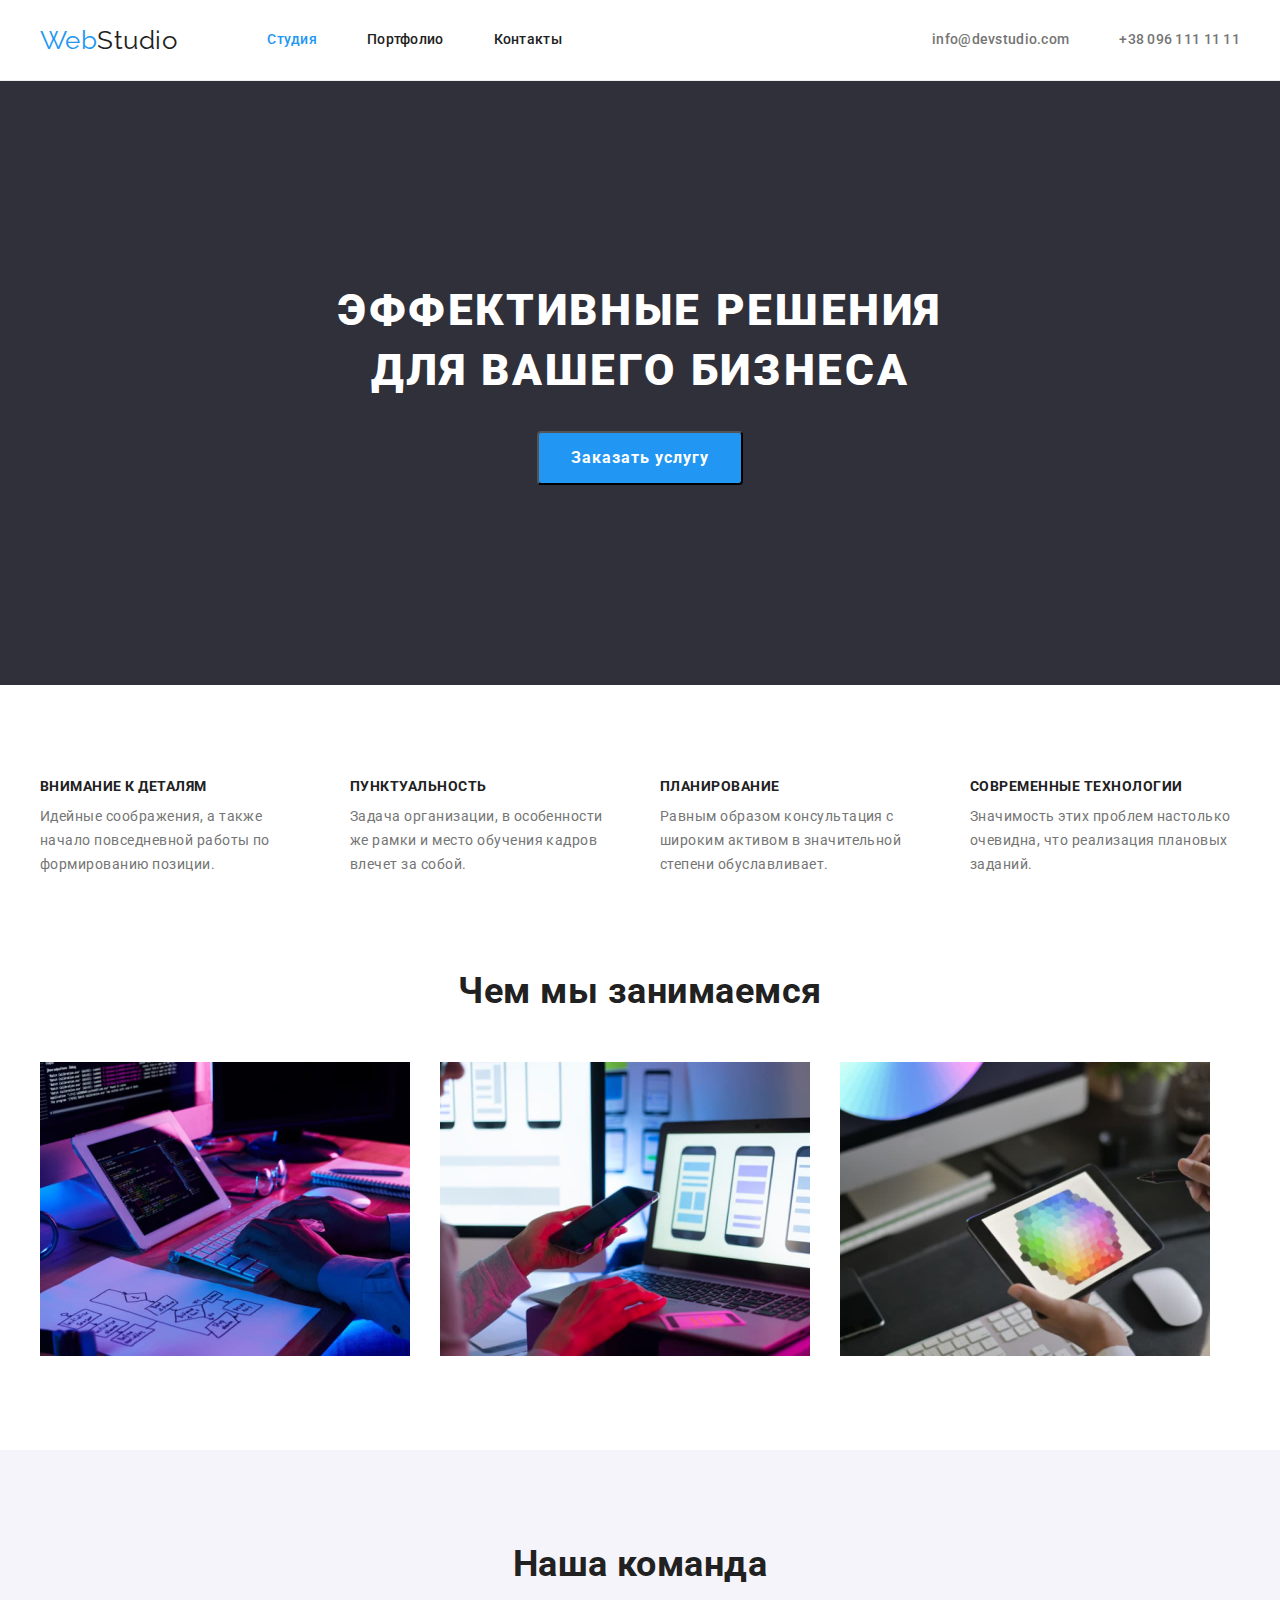
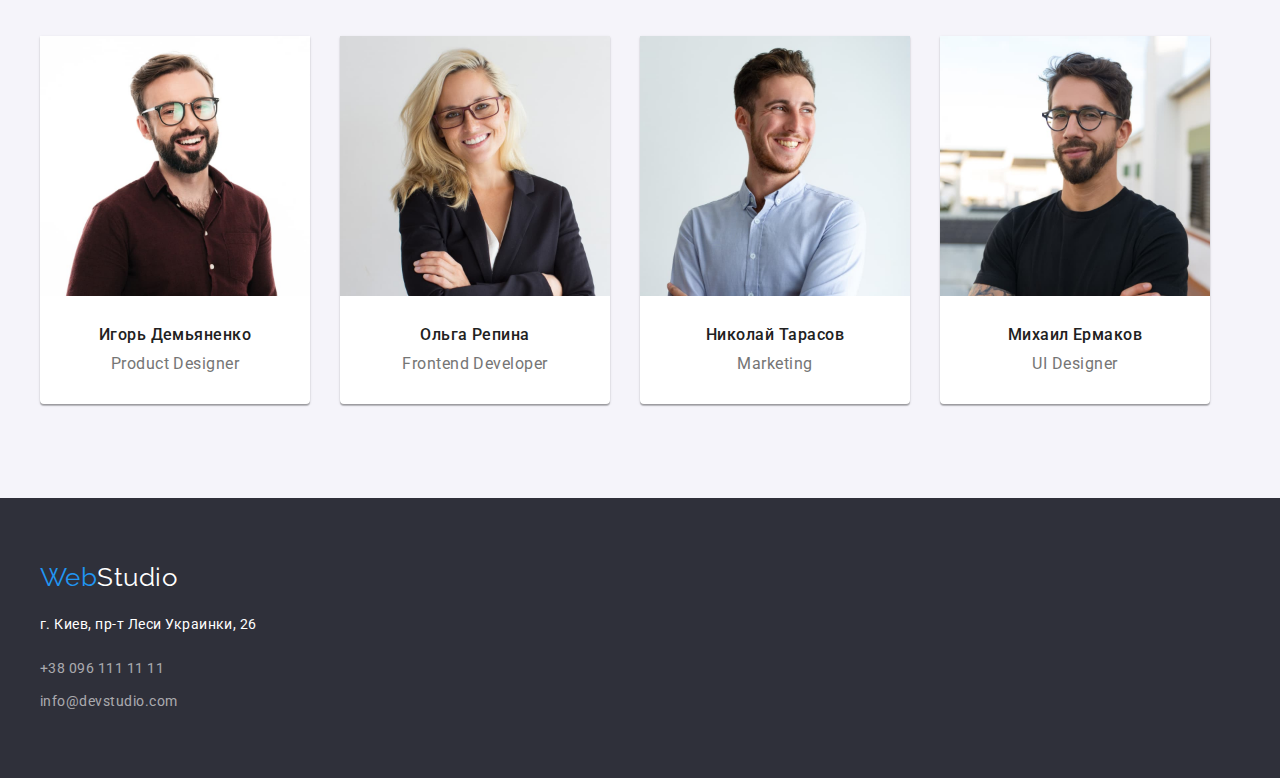
==== commit 5ed3475f: "Обновил ДЗ-3 исправил сетку карточек" ====
--- a/index.html
+++ b/index.html
@@ -44,7 +44,7 @@
 
 <section class="hero-section">
     <div class="container">
-      <h1 class="hero-title">Эффективные решения<br> для вашего бизнеса</h1>
+      <h1 class="hero-title">Эффективные решения для вашего бизнеса</h1>
      <button type="button" class="button">Заказать услугу</button>
 </section> 
 
@@ -53,7 +53,7 @@
 
 <section class="priorities-section">
 <div class="container">
-    <h2 class="section-title hide" hidden>Наши приоритеты</h2>
+    <h2 class="section-title hide visually-hidden">Наши приоритеты</h2>
     <ul class="priorities list">
         <li class="item">
             <h3 class="priorities-title">Внимание к деталям</h3>
@@ -131,7 +131,8 @@
   <footer class="footer-section">
       <div class="container">
     <a href="/" class="logo-footer">
-        <span class="logo-accent">Web</span><span class="white">Studio</span></a>
+        <span class="logo-accent">Web</span><span class="white">Studio</span>
+    </a>
     <address class="adress">г. Киев, пр-т Леси Украинки, 26</address>
     <ul class="auth-footer list">
         <li class="info"><a href="tel:+380961111111" class="link">+38 096 111 11 11</a></li>
--- a/css/style.css
+++ b/css/style.css
@@ -137,10 +137,9 @@
   background-color: var(--secondary-bg-color);
 }
 .hero-title {
-  margin-top: 0px;
-  margin-bottom: 0px;
-
-  padding-bottom: 30px;
+  margin: 0 auto;
+  margin-bottom: 30px;
+  width: 696px;
   font-weight: 900;
   font-size: 44px;
   line-height: 1.36em;
@@ -171,9 +170,16 @@
 }
 
 /*---------Приоритеты---------*/
+.visually-hidden {
+  position: absolute;
+  clip: rect(0 0 0 0);
+  width: 1px;
+  height: 1px;
+  margin: -1px;
+}
 
 .priorities-section {
-  margin-top: 94px;
+  padding-top: 94px;
 }
 .section-title {
   margin-top: 0px;
@@ -237,11 +243,11 @@
 .team .item + .item {
   margin-left: 30px;
 }
+
 .border {
-  border-bottom-left-radius: 4px;
-  border-bottom-right-radius: 4px;
-  border-bottom-style: solid;
-  border-color: rgba(0, 0, 0, 0.2);
+  box-shadow: 0px 1px 3px rgba(0, 0, 0, 0.12), 0px 1px 1px rgba(0, 0, 0, 0.14),
+    0px 2px 1px rgba(0, 0, 0, 0.2);
+  border-radius: 0px 0px 4px 4px;
   background-color: var(--primary-background-color);
 }
 
@@ -278,25 +284,29 @@
   padding-top: 64px;
   padding-bottom: 64px;
 }
+
 .white {
   color: var(--primary-background-color);
 }
 .logo-footer {
+  display: block;
+  margin-bottom: 20px;
   font-family: Raleway, sans-serif;
   font-size: 26px;
   line-height: 1.2;
   text-decoration: none;
   color: var(--secondary-text-color);
 }
+
 .adress {
-  margin-top: 20px;
+  margin-bottom: 20px;
   font-size: 14px;
   line-height: 1.71;
   color: #ffffff;
   font-style: normal;
 }
 .info:not(:last-child) {
-  margin-top: 9px;
+  margin-bottom: 9px;
 }
 .auth-footer .link {
   font-weight: 400;
@@ -339,13 +349,8 @@
 /* ---------header--------- взят из студии*/
 
 /*///////////////////////////////////// main/////////////////////////////////////// */
-/*--------- button menu--------- */
-.box {
-  visibility: hidden;
-  color: var(--secondary-text-color);
-  margin: 0 auto;
-  font-size: 0;
-}
+/*--------- nav-menu portflio--------- */
+
 .nav-menu {
   display: flex;
   justify-content: center;
@@ -377,25 +382,25 @@
 }
 
 /*---------content---------  */
-.section-subject {
+.text-subject {
   font-weight: 700;
   font-size: 18px;
   line-height: 2;
   letter-spacing: 0.06em;
   color: var(--secondary-text-color);
-}
-.section-desc {
+  margin: 0;
+}
+.text-desc {
   font-size: 16px;
   line-height: 1.87;
 }
 .main-box {
   display: flex;
   flex-wrap: wrap;
+  margin: -15px;
 }
 .main-box .item {
-  margin-right: 30px;
-  margin-bottom: 30px;
-  box-shadow: none;
+  margin: 15px;
 }
 .main-box .item:nth-child(3n) {
   margin-right: 0px;
@@ -409,10 +414,10 @@
   border-top: none;
   padding: 20px 24px;
 }
-.section-subject {
+.text-subject {
   margin-bottom: 4px;
 }
-.section-desc {
+.text-desc {
   margin: 0;
 }
 
